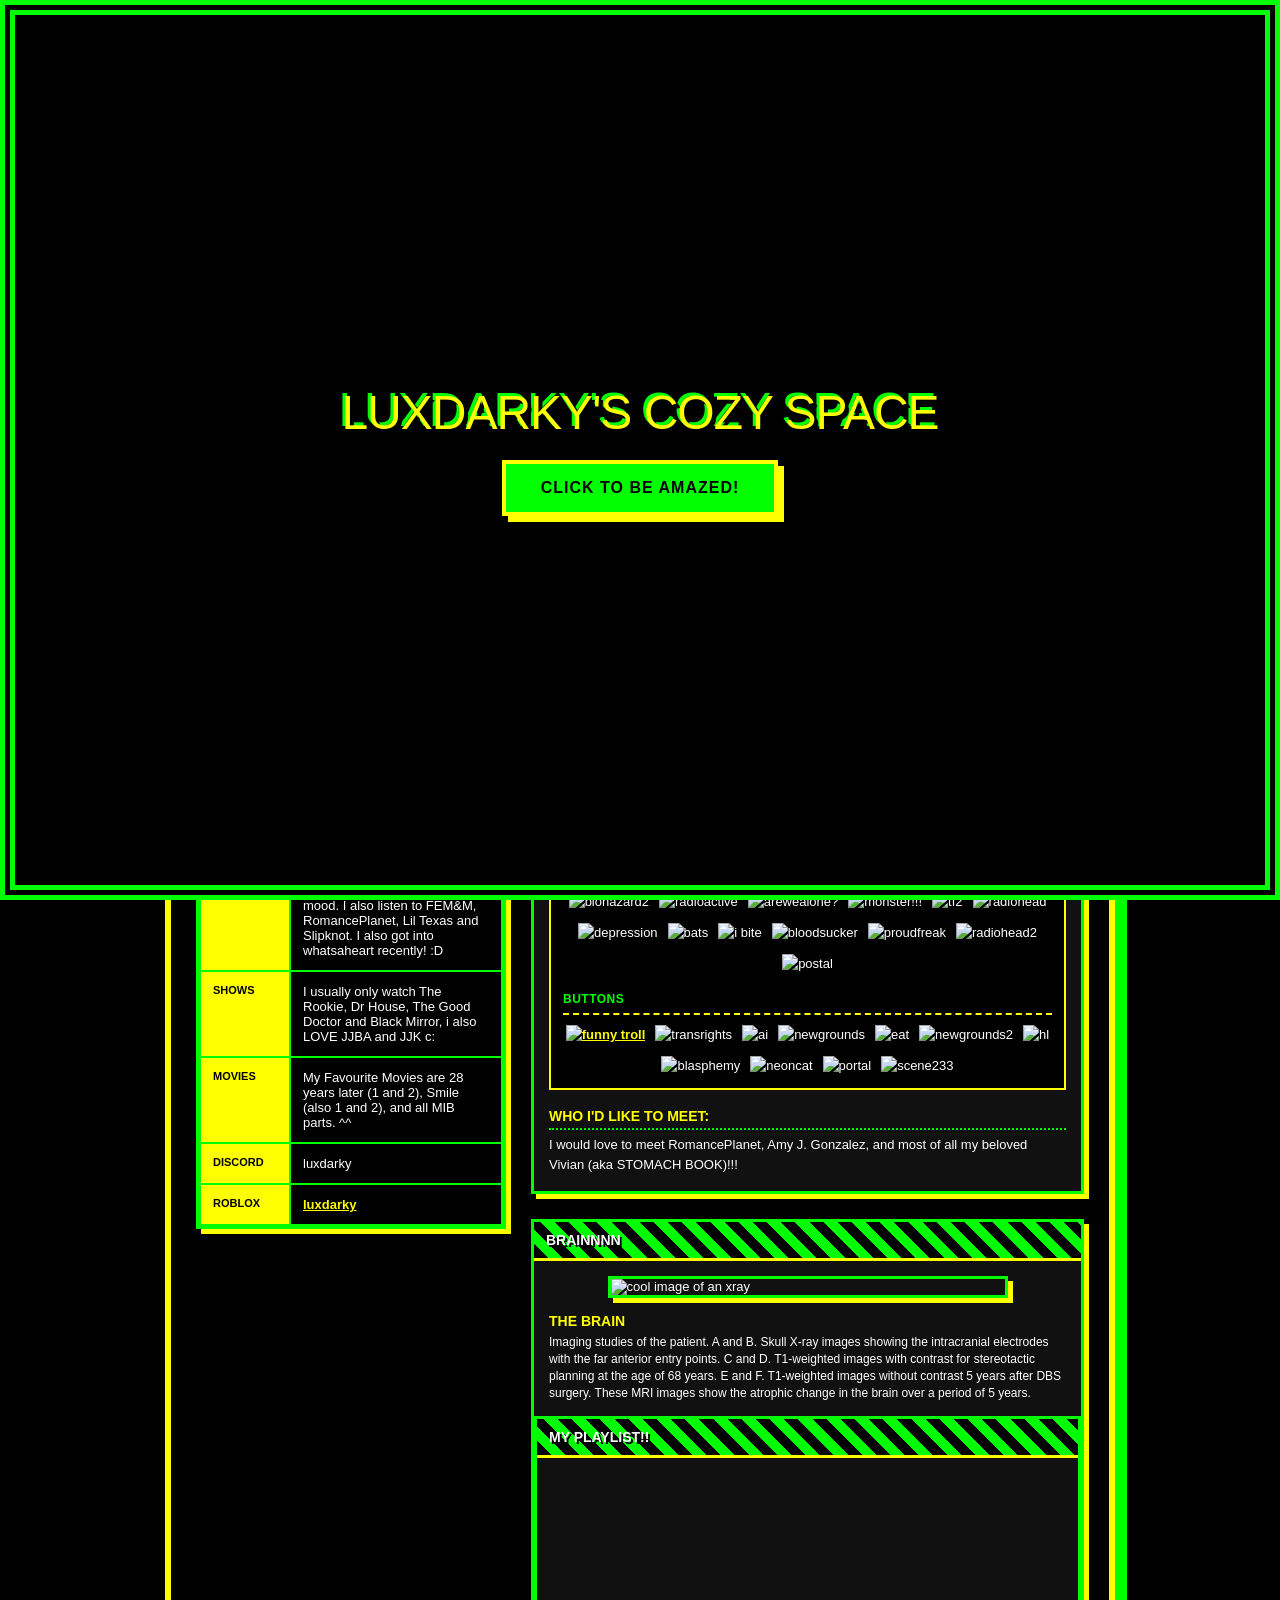
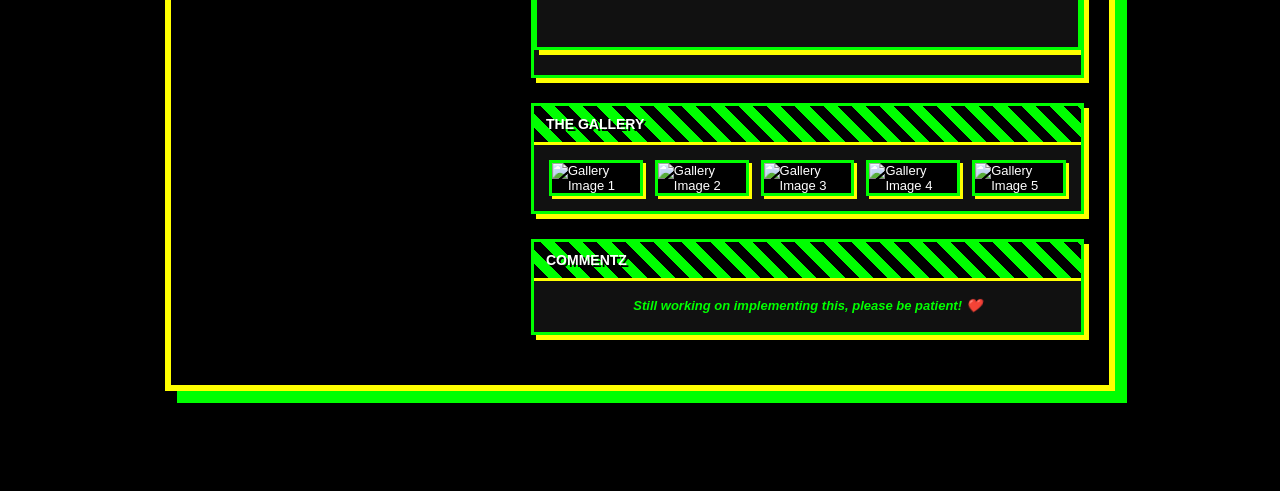
==== index.html @ 20b2b8c0 "Add initial HTML structure for personal webpage This HTML file contains a personal webpage for 'luxd" ====
<!DOCTYPE html><html lang="en"><head>
    <meta charset="UTF-8">
    <meta name="viewport" content="width=device-width, initial-scale=1.0">
    <title>luxdarky's cozy space</title>
    <link rel="icon" type="image/png" href="faviconred.png">
    <style>
        * {
            box-sizing: border-box;
        }
        
        body {
            margin: 0;
            padding: 40px 20px 100px 20px;
            font-family: "Trebuchet MS", Arial, Helvetica, sans-serif;
            font-size: 13px;
            color: #ffffff;
            background: #000000 url("images/Untitled.png") repeat center center fixed;
            background-size: auto;
            position: relative;
            overflow-x: hidden;
        }

        #star-container {
            position: fixed;
            top: 0;
            left: 0;
            width: 100%;
            height: 100%;
            pointer-events: none;
            z-index: 9999;
            overflow: hidden;
        }

        .falling-star {
            position: absolute;
            top: -20px;
            pointer-events: none;
            animation: fall linear forwards;
        }

        @keyframes fall {
            to {
                transform: translateY(105vh) rotate(360deg);
            }
        }

        #splash-overlay {
            position: fixed;
            top: 0;
            left: 0;
            width: 100%;
            height: 100%;
            background: #000000;
            display: flex;
            flex-direction: column;
            align-items: center;
            justify-content: center;
            z-index: 10005;
            transition: opacity 0.5s ease, pointer-events 0.5s ease;
            border: 15px double #00ff00;
        }

        .splash-title {
            font-family: 'Impact', 'Arial Black', sans-serif;
            font-size: 48px;
            text-transform: uppercase;
            color: #ffff00; 
            margin-bottom: 20px;
            text-shadow: 4px 4px 0px #000000, -3px -3px 0px #00ff00;
            letter-spacing: -1px;
        }

        .splash-btn {
            background: #00ff00; 
            border: 4px solid #ffff00;
            color: #000000;
            padding: 15px 35px;
            font-family: 'Arial Black', sans-serif;
            font-size: 16px;
            font-weight: bold;
            text-transform: uppercase;
            cursor: pointer;
            letter-spacing: 1px;
            transition: all 0.1s ease;
            box-shadow: 6px 6px 0px #ffff00;
        }

        .splash-btn:hover {
            background: #ffff00; 
            color: #000000;
            border-color: #00ff00;
            box-shadow: -6px -6px 0px #00ff00;
        }

        .lightbox-toggle {
            display: none;
        }

        .lightbox {
            position: fixed;
            top: 0;
            left: 0;
            width: 100%;
            height: 100%;
            background: rgba(0, 0, 0, 0);
            z-index: 10000;
            display: flex;
            align-items: center;
            justify-content: center;
            pointer-events: none;
            opacity: 0;
            transition: background-color 0.4s ease, opacity 0.4s ease;
        }

        .lightbox .expanded-img {
            width: 0vw; 
            height: auto;
            max-height: 80vh;
            object-fit: contain;
            border: 6px solid #ffff00;
            box-shadow: 0 0 40px #00ff00;
            transition: width 0.4s cubic-bezier(0.175, 0.885, 0.32, 1.15);
        }

        .lightbox-close {
            position: absolute;
            width: 100%;
            height: 100%;
            cursor: default;
        }

        .lightbox-toggle:checked + .lightbox {
            opacity: 1;
            pointer-events: auto;
            background: rgba(0, 0, 0, 0.95);
        }

        .lightbox-toggle:checked + .lightbox .expanded-img {
            width: 33.33vw;
            height: auto;
        }

        .music-pod {
            position: fixed;
            bottom: 20px;
            right: 20px;
            background: #000000;
            border: 3px dashed #00ff00;
            padding: 12px 18px;
            display: flex;
            align-items: center;
            gap: 12px;
            box-shadow: 6px 6px 0px #ffff00;
            z-index: 9999;
        }

        .music-pod-title {
            font-size: 12px;
            color: #ffff00;
            font-weight: bold;
            text-transform: uppercase;
            letter-spacing: 0.5px;
            max-width: 110px;
            overflow: hidden;
            text-overflow: ellipsis;
            white-space: nowrap;
        }

        .music-btn {
            background: #ffff00;
            border: 2px solid #000000;
            color: #000000;
            padding: 5px 12px;
            font-size: 11px;
            font-weight: bold;
            cursor: pointer;
            font-family: Arial, sans-serif;
            text-transform: uppercase;
        }

        .music-btn:hover {
            background: #00ff00;
            color: #000000;
        }

        .volume-slider {
            -webkit-appearance: none;
            appearance: none;
            width: 70px;
            height: 8px;
            background: #111;
            border: 1px solid #00ff00;
            outline: none;
        }

        .volume-slider::-webkit-slider-thumb {
            -webkit-appearance: none;
            appearance: none;
            width: 12px;
            height: 16px;
            background: #ffff00;
            cursor: pointer;
            border: 1px solid #000000;
        }

        .container {
            max-width: 950px;
            margin: 0 auto;
            background-color: #000000; 
            border: 6px solid #ffff00; 
            padding: 25px;
            display: grid;
            grid-template-columns: 310px 1fr;
            gap: 25px;
            box-shadow: 12px 12px 0px #00ff00;
        }

        h1, h2, h3, h4 {
            margin: 0 0 8px 0;
            font-weight: bold;
        }

        .profile-name {
            font-family: 'Impact', 'Arial Black', sans-serif;
            font-size: 42px;
            text-transform: lowercase;
            color: #00ff00;
            text-align: center;
            margin-bottom: 15px;
            letter-spacing: -2px;
            text-shadow: 4px 4px 0px #ffff00, -2px -2px 0px #000000;
        }

        a {
            color: #ffff00;
            text-decoration: underline;
            font-weight: bold;
        }

        a:hover {
            color: #00ff00;
            background: #000000;
            text-decoration: none;
        }

        .box {
            border: 3px solid #00ff00; 
            margin-bottom: 25px;
            background: #111111;
            overflow: hidden;
            box-shadow: 5px 5px 0px #ffff00;
        }

        .box-header {
            background: repeating-linear-gradient(
              45deg,
              #000000,
              #000000 10px,
              #00ff00 10px,
              #00ff00 20px
            );
            padding: 10px 12px;
            font-family: 'Arial Black', sans-serif;
            font-weight: bold;
            color: #ffffff;
            border-bottom: 3px solid #ffff00;
            font-size: 14px;
            text-transform: uppercase;
            text-shadow: 2px 2px 0px #000000;
        }

        .box-content {
            padding: 15px;
            line-height: 1.6;
        }

        .profile-pic-container {
            text-align: center;
            margin-bottom: 20px;
        }

        .profile-pic {
            width: 220px;
            height: 220px;
            object-fit: cover;
            border: 4px dashed #ffff00; 
            display: inline-block;
            box-shadow: 8px 8px 0px #00ff00;
        }

        .status-text {
            text-align: center;
            margin: 20px 0 8px 0;
            font-size: 13px;
            font-weight: bold;
            line-height: 1.5;
            color: #ffffff;
            background: #000;
            padding: 8px;
            border: 1px dashed #00ff00;
        }

        .status-dot {
            margin-top: 10px; 
            font-weight: bold;
            text-transform: uppercase;
            letter-spacing: 0.5px;
        }

        .info-table {
            width: 100%;
            border-collapse: collapse;
        }

        .info-table td {
            padding: 12px;
            border: 2px solid #00ff00;
            vertical-align: top;
            background: #000;
        }

        .info-table .label {
            width: 90px;
            background: #ffff00;
            color: #000000;
            font-family: 'Arial Black', sans-serif;
            font-weight: bold;
            font-size: 11px;
            text-transform: uppercase;
        }

        .blurb-section h3 {
            font-family: 'Arial Black', sans-serif;
            font-size: 14px;
            color: #ffff00;
            margin-top: 15px;
            margin-bottom: 5px;
            text-transform: uppercase;
            border-bottom: 2px dotted #00ff00;
        }
        
        .blurb-section h3:first-child {
            margin-top: 0;
        }

        .brain-label { 
            display: inline-block;
            overflow: hidden;
            border: 3px solid #ffff00; 
            width: 100px; 
            height: 100px; 
            flex-shrink: 0;
            cursor: pointer;
        }
        
        .gallery-grid label { 
            display: block;
            overflow: hidden;
            border: 3px solid #00ff00; 
            background: #000000;
            width: 100%;
            height: auto;
            cursor: pointer;
            box-shadow: 3px 3px 0px #ffff00;
        }

        .brain-label img, .gallery-grid label img {
            width: 100%;
            height: 100%;
            object-fit: cover;
            transition: transform 0.1s ease;
            display: block;
        }

        .gallery-grid label img {
            max-height: 120px;
            object-fit: scale-down;
        }

        .brain-label:hover img, .gallery-grid label:hover img {
            transform: scale(1.1) rotate(2deg);
        }

        .gallery-grid label:hover {
            border-color: #ffff00;
            box-shadow: -3px -3px 0px #00ff00;
        }

        .gallery-grid {
            display: grid;
            grid-template-columns: repeat(5, 1fr);
            align-items: center;
            gap: 12px;
            padding: 15px;
        }

        .lyrics-viewport {
            max-height: 220px;
            overflow-y: auto;
            padding: 15px 5px;
            position: relative; 
            display: flex;
            flex-direction: column;
            align-items: center;
            scroll-padding-block: 100px; 
            background: #000;
            border: 2px dashed #ffff00;
        }

        .lyrics-viewport::-webkit-scrollbar {
            width: 4px;
            background: #000;
        }
        .lyrics-viewport::-webkit-scrollbar-thumb {
            background: #00ff00;
        }

        .lyric-line {
            font-size: 13px;
            color: #444444; 
            margin: 12px 0;
            transition: color 0.2s ease, text-shadow 0.2s ease;
            line-height: 1.5;
            font-family: inherit;
            text-align: center;
            width: 100%;
        }

        .lyric-line.active {
            color: #ffff00; 
            font-weight: bold;
            font-family: 'Arial Black', sans-serif;
            text-shadow: 0 0 10px #00ff00;
        }

        .showcase-zone {
            margin: 15px 0;
            border: 2px solid #ffff00;
            background: #000000;
            padding: 12px;
        }
        
        .showcase-title {
            color: #00ff00;
            font-family: 'Arial Black', sans-serif;
            font-weight: bold;
            font-size: 12px;
            text-transform: uppercase;
            border-bottom: 2px dashed #ffff00;
            padding-bottom: 4px;
            margin-bottom: 10px;
            letter-spacing: 0.5px;
        }
        
        .showcase-flex {
            display: flex;
            flex-wrap: wrap;
            gap: 10px;
            justify-content: center;
            align-items: center;
            margin-bottom: 15px;
        }
        
        .showcase-flex:last-child {
            margin-bottom: 0;
        }
        
        .showcase-flex img {
            display: block;
            max-width: 100%;
            height: auto;
            filter: drop-shadow(2px 2px 0px #000);
        }

        @media (max-width: 768px) {
            body {
                padding: 15px 10px 110px 10px;
            }

            .container {
                grid-template-columns: 1fr;
                gap: 15px;
                padding: 12px;
                box-shadow: 6px 6px 0px #00ff00;
            }

            .gallery-grid {
                grid-template-columns: repeat(3, 1fr);
                gap: 6px;
                padding: 8px;
            }

            .music-pod {
                left: 10px;
                right: 10px;
                bottom: 15px;
                justify-content: space-between;
            }

            .lightbox-toggle:checked + .lightbox .expanded-img {
                width: 85vw;
            }

            .splash-title {
                font-size: 32px;
            }
        }
    </style></head><body>

    <div id="star-container"></div>

    <div id="splash-overlay">
        <div class="splash-title">luxdarky's cozy space</div>
        <button id="enter-btn" class="splash-btn">Click to be amazed!</button>
    </div>

    <audio id="bg-track" loop>
        <source src="music.mp3" type="audio/mpeg">
    </audio>

    <div class="music-pod">
        <div class="music-pod-title">˚ʚ♡ɞ˚ MUSIC</div>
        <button id="play-toggle-btn" class="music-btn">Play</button>
        <input id="vol-control" class="volume-slider" type="range" min="0" max="1" step="0.05" value="0.4">
    </div>

    <input type="checkbox" id="pop-brain" class="lightbox-toggle">
    <div class="lightbox">
        <label for="pop-brain" class="lightbox-close"></label>
        <img class="expanded-img" src="images/brainsss.png" alt="cool brain">
    </div>

    <input type="checkbox" id="pop-gal1" class="lightbox-toggle">
    <div class="lightbox">
        <label for="pop-gal1" class="lightbox-close"></label>
        <img class="expanded-img" src="images/white-aesthetic-sky-with-birds-e26askfub6g889bl.jpg" alt="Gallery 1">
    </div>

    <input type="checkbox" id="pop-gal2" class="lightbox-toggle">
    <div class="lightbox">
        <label for="pop-gal2" class="lightbox-close"></label>
        <img class="expanded-img" src="images/a2754188671_10.jpg" alt="Gallery 2">
    </div>

    <input type="checkbox" id="pop-gal3" class="lightbox-toggle">
    <div class="lightbox">
        <label for="pop-gal3" class="lightbox-close"></label>
        <img class="expanded-img" src="images/Screenshot 2026-05-10 230025.png" alt="Gallery 3">
    </div>

    <input type="checkbox" id="pop-gal4" class="lightbox-toggle">
    <div class="lightbox">
        <label for="pop-gal4" class="lightbox-close"></label>
        <img class="expanded-img" src="images/DSC00223.JPG" alt="Gallery 4">
    </div>

    <input type="checkbox" id="pop-gal5" class="lightbox-toggle">
    <div class="lightbox">
        <label for="pop-gal5" class="lightbox-close"></label>
        <img class="expanded-img" src="images/0810090097435.jpg" alt="Gallery 5">
    </div>


    <div class="container">
        
        <div class="left-col">
            <div class="profile-name">luxdarky</div>
            
            <div class="profile-pic-container">
                <img class="profile-pic" src="images/pfp.jpg" alt="luxdarky">
                <div class="status-text">
                    <div>Mood: Coding this stupid website</div>
                    <div id="discord-status" class="status-dot" style="color: #666677;">● LOADING STATUS...</div>
                </div>
            </div>

            <div class="box">
                <div class="box-header">Contacting me</div>
                <div class="box-content">
                    <p style="margin: 0; line-height: 1.5;">
                        Add me on my socials to say hello! You can add me directly on Discord via luxdarky or send me a friend request over on <a href="https://www.roblox.com/users/1499630738/profile" target="_blank">Roblox</a>!
                    </p>
                </div>
            </div>

            <div class="box">
                <div class="box-header">My Blurbs & Interests!!</div>
                <table class="info-table">
                    <tr>
                        <td class="label">General</td>
                        <td>I am OBSESSED with <img src="images/neurology.gif" alt="Brain Graphic" style="height: 16px; vertical-align: middle; margin: 0 4px;">, it's so cool to research the brain and what it's capable of! 
                            Fun Fact, The human brain generates up to 70,000 thoughts daily and processes information at speeds of up to 268 miles per hour!</td>
                    </tr>
                    <tr>
                        <td class="label">Music</td>
                        <td>I listen to a lot of MCR, Pierce The Veil, Mindless Self Indulgence and Stomach Book, but it mostly depends on my mood. I also listen to FEM&M, RomancePlanet, Lil Texas and Slipknot. I also got into whatsaheart recently! :D</td>
                    </tr>
                    <tr>
                        <td class="label">Shows</td>
                        <td>I usually only watch The Rookie, Dr House, The Good Doctor and Black Mirror, i also LOVE JJBA and JJK c:</td>
                    </tr>
                    <tr>
                        <td class="label">Movies</td>
                        <td>My Favourite Movies are 28 years later (1 and 2), Smile (also 1 and 2), and all MIB parts. ^^</td>
                    </tr>
                    <tr>
                        <td class="label">Discord</td>
                        <td>luxdarky</td>
                    </tr>
                    <tr>
                        <td class="label">Roblox</td>
                        <td><a href="https://www.roblox.com/users/1499630738/profile" target="_blank">luxdarky</a></td>
                    </tr>
                </table>
            </div>
        </div>

        <div class="right-col">
            
            <div class="box">
                <div class="box-header">🎵 Now Playing 🎵</div>
                <div class="box-content" style="padding: 16px;">
                    <div style="font-size: 14px; color: #ffff00; font-family: 'Arial Black', sans-serif; text-shadow: 2px 2px 0 #000; text-align: center; margin-bottom: 8px;">for her - whatsaheart</div>
                    
                    <div id="lyrics-wrapper" class="lyrics-viewport"></div>
                </div>
            </div>

            <div class="box">
                <div class="box-header">about me!!</div>
                <div class="box-content blurb-section">
                    <h3>Bio:</h3>
                    <p style="margin-top: 4px; margin-bottom: 12px;">Hey guys!! My names Finn, but please just call me Token. I'm 16 years old and currently being homeschooled, so ill probably answer fast over my socials. I use he/they pronouns, but i dont care about which ones u use. ^^</p>
                    
                    <div class="showcase-zone">
                        
                        <div class="showcase-title">Stamps</div>
                        <div class="showcase-flex">
                            <img src="images/b14.gif" alt="I dunno 1">
                            <img src="images/c2.gif" alt="I dunno 2">
                            <img src="images/d26.gif" alt="PYRO">
                            <img src="images/d27.gif" alt="BONK">
                            <img src="images/d28.png" alt="Anarchy">
                            <img src="images/d81.png" alt="Geiger Counters">
                            <img src="images/d113.png" alt="emohair">
                            <img src="images/e40.gif" alt="redspy">
                            <img src="images/e43.gif" alt="cutie">
                            <img src="images/e65.gif" alt="Rawr">
                            <img src="images/f1.png" alt="undertale">
                            <img src="images/f2.png" alt="scenehair">
                            <img src="images/f62.png" alt="lying">
                            <img src="images/h21.gif" alt="fall">
                            <img src="images/h3.png" alt="Laptop">
                            <img src="images/h7.jpg" alt="biohazard">
                            <img src="images/h4.gif" alt="sharp">
                            <img src="images/h13.png" alt="waffles">
                            <img src="images/h16.png" alt="radioactive">
                            <img src="images/h20.gif" alt="cutie 2">
                            <img src="images/d110.png" alt="silent hill">
                        </div>

                        <div class="showcase-title" style="margin-top: 10px;">Blinkies</div>
                        <div class="showcase-flex">
                            <img src="images/c11.gif" alt="bad hair">
                            <img src="images/c15.gif" alt="site in progress">
                            <img src="images/c56.gif" alt="i dunno 555">
                            <img src="images/c57.gif" alt="i dunno 67">
                            <img src="images/c59.gif" alt="angelic">
                            <img src="images/d28.gif" alt="science">
                            <img src="images/d95.gif" alt="local loser boy">
                            <img src="images/a14.gif" alt="postal">
                            <img src="images/c1.gif" alt="bite me">
                            <img src="images/c40.gif" alt="bornthisway">
                            <img src="images/d17.gif" alt="invaderzim">
                            <img src="images/d38.gif" alt="i dunno 420">
                            <img src="images/d97.gif" alt="frogs">
                            <img src="images/h16.gif" alt="mcr">
                            <img src="images/j2.gif" alt="original">
                            <img src="images/j9.gif" alt="momcool">
                            <img src="images/j13.gif" alt="glados<3">
                            <img src="images/k1.gif" alt="biohazard2">
                            <img src="images/k8.gif" alt="radioactive">
                            <img src="images/k9.gif" alt="arewealone?">
                            <img src="images/k11.gif" alt="monster!!!">
                            <img src="images/r3.gif" alt="tf2">
                            <img src="images/x15.gif" alt="radiohead">
                            <img src="images/z20.gif" alt="depression">
                            <img src="images/a2.gif" alt="bats">
                            <img src="images/a3.gif" alt="i bite">
                            <img src="images/a1.gif" alt="bloodsucker">
                            <img src="images/a15.gif" alt="proudfreak">
                            <img src="images/a64.gif" alt="radiohead2">
                            <img src="images/w10.gif" alt="postal">
                        </div>

                        <div class="showcase-title" style="margin-top: 10px;">Buttons</div>
                        <div class="showcase-flex">
                            <a href="https://www.youtube.com/watch?v=dQw4w9WgXcQ" target="_blank">
                            <img src="images/a67.gif" alt="funny troll">
                            </a>
                            <img src="images/a42.png" alt="transrights">
                            <img src="images/a81.gif" alt="ai">
                            <img src="images/b3.jpg" alt="newgrounds">
                            <img src="images/b7.gif" alt="eat">
                            <img src="images/b8.gif" alt="newgrounds2">
                            <img src="images/b9.gif" alt="hl">
                            <img src="images/d14.gif" alt="blasphemy">
                            <img src="images/e23.gif" alt="neoncat">
                            <img src="images/f23.jpg" alt="portal">
                            <img src="images/k2.gif" alt="scene233">
                        </div>

                    </div>
                    <h3>Who I'd like to meet:</h3>
                    <p style="margin-top: 4px; margin-bottom: 0;">I would love to meet RomancePlanet, Amy J. Gonzalez, and most of all my beloved Vivian (aka STOMACH BOOK)!!!</p>
                </div>
            </div>

            <div class="box">
                <div class="box-header">brainnnn</div>
                <div style="padding: 15px; display: flex; flex-direction: column; gap: 15px; align-items: center;">
                
                    <label for="pop-brain" style="display: block; overflow: hidden; border: 3px solid #00ff00; width: 100%; max-width: 400px; height: auto; cursor: pointer; box-shadow: 5px 5px 0 #ffff00;">
                        <img src="images/brainsss.png" alt="cool image of an xray" style="width: 100%; height: auto; display: block; object-fit: contain;">
                    </label>
                
                    <div class="brains-info" style="width: 100%;">
                        <h4 style="color: #ffff00; margin: 0 0 5px 0; font-size: 14px; font-weight: bold; text-transform: uppercase;">The Brain</h4>
                        <p style="margin: 0; font-size: 12px; line-height: 1.4; color: #ffffff;">
                            Imaging studies of the patient. A and B. Skull X-ray images showing the intracranial electrodes with the far anterior entry points. C and D. T1-weighted images with contrast for stereotactic planning at the age of 68 years. E and F. T1-weighted images without contrast 5 years after DBS surgery. These MRI images show the atrophic change in the brain over a period of 5 years.  
                        </p>
                    </div>
                </div>
                <div class="box">
                    <div class="box-header">my playlist!!</div>
                    <div class="box-content" style="text-align: center;">
                        <iframe 
                            style="border-radius:0px;" 
                            src="https://open.spotify.com/embed/playlist/5jLaYVNjS6XBMSmBoPb9H8?utm_source=generator&theme=0" 
                            width="100%" 
                            height="152" 
                            frameBorder="0" 
                            allowfullscreen="" 
                            allow="autoplay; clipboard-write; encrypted-media; fullscreen; picture-in-picture" 
                            loading="lazy">
                        </iframe>
                    </div>
                </div>
            </div>

            <div class="box">
                <div class="box-header">the gallery</div>
                <div class="gallery-grid">
                    <label for="pop-gal1">
                        <img src="images/white-aesthetic-sky-with-birds-e26askfub6g889bl.jpg" alt="Gallery Image 1">
                    </label>
                    <label for="pop-gal2">
                        <img src="images/a2754188671_10.jpg" alt="Gallery Image 2">
                    </label>
                    <label for="pop-gal3">
                        <img src="images/Screenshot 2026-05-10 230025.png" alt="Gallery Image 3">
                    </label>
                    <label for="pop-gal4">
                        <img src="images/DSC00223.JPG" alt="Gallery Image 4">
                    </label>
                    <label for="pop-gal5">
                        <img src="images/0810090097435.jpg" alt="Gallery Image 5">
                    </label>
                </div>
            </div>

            <div class="box">
                <div class="box-header">commentz</div>
                <div class="box-content" style="text-align: center; color: #00ff00; font-style: italic; padding: 15px; font-weight: bold;">
                    Still working on implementing this, please be patient! ❤️
                </div>
            </div>

        </div>

    </div>

    <script>
        const audioTrack = document.getElementById('bg-track');
        const playToggleBtn = document.getElementById('play-toggle-btn');
        const volControl = document.getElementById('vol-control');
        const splashOverlay = document.getElementById('splash-overlay');
        const enterBtn = document.getElementById('enter-btn');

        audioTrack.volume = volControl.value;

        audioTrack.addEventListener('play', () => {
            playToggleBtn.textContent = 'Pause';
        });
        audioTrack.addEventListener('pause', () => {
            playToggleBtn.textContent = 'Play';
        });

        enterBtn.addEventListener('click', () => {
            splashOverlay.style.opacity = '0';
            splashOverlay.style.pointerEvents = 'none';

            audioTrack.play().catch(err => {
                console.log("Audio play failed on click interaction:", err);
            });
        });

        playToggleBtn.addEventListener('click', () => {
            if (audioTrack.paused) {
                audioTrack.play();
            } else {
                audioTrack.pause();
            }
        });

        volControl.addEventListener('input', (e) => {
            audioTrack.volume = e.target.value;
        });

        const lyricData = [
            { time: 0.0, text: "♪"},
            { time: 23.2, text: "My soul aches for you" },
            { time: 26.7, text: "You belong with me" },
            { time: 29.1, text: "Yeah, I was made for you" },
            { time: 32.1, text: "And you were made for me" },
            { time: 34.5, text: "Why do you still reject me? (I don't know)" },
            { time: 40.4, text: "Bae, without me, you're empty (all alone)" },
            { time: 46.3, text: "You, I'm calling for" },
            { time: 58.0, text: "Tearing down the walls in my abode" },
            { time: 63.8, text: "Lying on the floor in a pit of blood" },
            { time: 69.7, text: "I still don't know if it's love or lust" },
            { time: 74.9, text: "But I need her" },
            { time: 81.2, text: "I will do it all for her" },
            { time: 86.7, text: "Anything she wants me to" },
            { time: 93.8, text: "My love, return my love or you'll fall down" },
            { time: 104.5, text: "I'd cut out my heart if it meant that you'd hold it close" },
            { time: 111.5, text: "(That you'd hold it close)" },
            { time: 116.0, text: "You, I'm calling for" },
            { time: 128.4, text: "Tearing down the walls in my abode" },
            { time: 133.8, text: "Lying on the floor in a pit of blood" },
            { time: 139.7, text: "I still don't know if it's love or lust" },
            { time: 145.1, text: "But I need her" },
            { time: 151.5, text: "I will do it all for her" },
            { time: 157.1, text: "Anything she wants me to" },
            { time: 163.4, text: "♪"}
        ];

        const lyricsWrapper = document.getElementById('lyrics-wrapper');

        lyricData.forEach((line, index) => {
            const p = document.createElement('p');
            p.classList.add('lyric-line');
            p.textContent = line.text;
            p.setAttribute('id', `lyric-${index}`);
            lyricsWrapper.appendChild(p);
        });

        let currentLineTrack = -1;

        audioTrack.addEventListener('timeupdate', () => {
            const currentTime = audioTrack.currentTime;
            let activeIndex = -1;

            for (let i = 0; i < lyricData.length; i++) {
                if (currentTime >= lyricData[i].time) {
                    activeIndex = i;
                } else {
                    break;
                }
            }

            if (activeIndex !== -1) {
                const allLines = document.querySelectorAll('.lyric-line');
                allLines.forEach(line => line.classList.remove('active'));

                const activeLine = document.getElementById(`lyric-${activeIndex}`);
                if (activeLine) {
                    activeLine.classList.add('active');
                    
                    if (activeIndex !== currentLineTrack) {
                        currentLineTrack = activeIndex;
                        
                        const containerRect = lyricsWrapper.getBoundingClientRect();
                        const lineRect = activeLine.getBoundingClientRect();
                        
                        const relativeLineTop = lineRect.top - containerRect.top + lyricsWrapper.scrollTop;
                        
                        lyricsWrapper.scrollTo({
                            top: relativeLineTop - (containerRect.height / 2) + (lineRect.height / 2),
                            behavior: 'smooth'
                        });
                    }
                }
            }
        });

        const DISCORD_ID = '939252688456155177'; 

        async function fetchDiscordStatus() {
            try {
                const response = await fetch(`https://api.lanyard.rest/v1/users/${DISCORD_ID}`);
                const resData = await response.json();
                
                if (resData.success && resData.data) {
                    const statusType = resData.data.discord_status;
                    const statusElement = document.getElementById('discord-status');

                    if (statusType === 'online') {
                        statusElement.textContent = '● ONLINE';
                        statusElement.style.color = '#00ff00';
                    } else if (statusType === 'idle') {
                        statusElement.textContent = '● IDLE / AFK';
                        statusElement.style.color = '#ffff00';
                    } else if (statusType === 'dnd') {
                        statusElement.textContent = '● DO NOT DISTURB';
                        statusElement.style.color = '#ff0055';
                    } else {
                        statusElement.textContent = '● OFFLINE';
                        statusElement.style.color = '#444444';
                    }
                }
            } catch (error) {
                console.error("Lanyard system query drop error:", error);
                document.getElementById('discord-status').textContent = '● STATUS ERROR';
            }
        }

        fetchDiscordStatus();
        setInterval(fetchDiscordStatus, 30000);

        const starContainer = document.getElementById('star-container');
        const starImageSrc = 'images/star.png';

        function createStar() {
            const star = document.createElement('img');
            star.src = starImageSrc;
            star.classList.add('falling-star');
            star.style.left = Math.random() * 100 + 'vw';
            
            const size = Math.random() * 15 + 10;
            star.style.width = size + 'px';
            star.style.height = 'auto';
            
            const duration = Math.random() * 4 + 4;
            star.style.animationDuration = duration + 's';
            star.style.opacity = Math.random() * 0.5 + 0.5;

            starContainer.appendChild(star);

            setTimeout(() => {
                star.remove();
            }, duration * 1000);
        }

        setInterval(createStar, 300);
    </script></body></html>
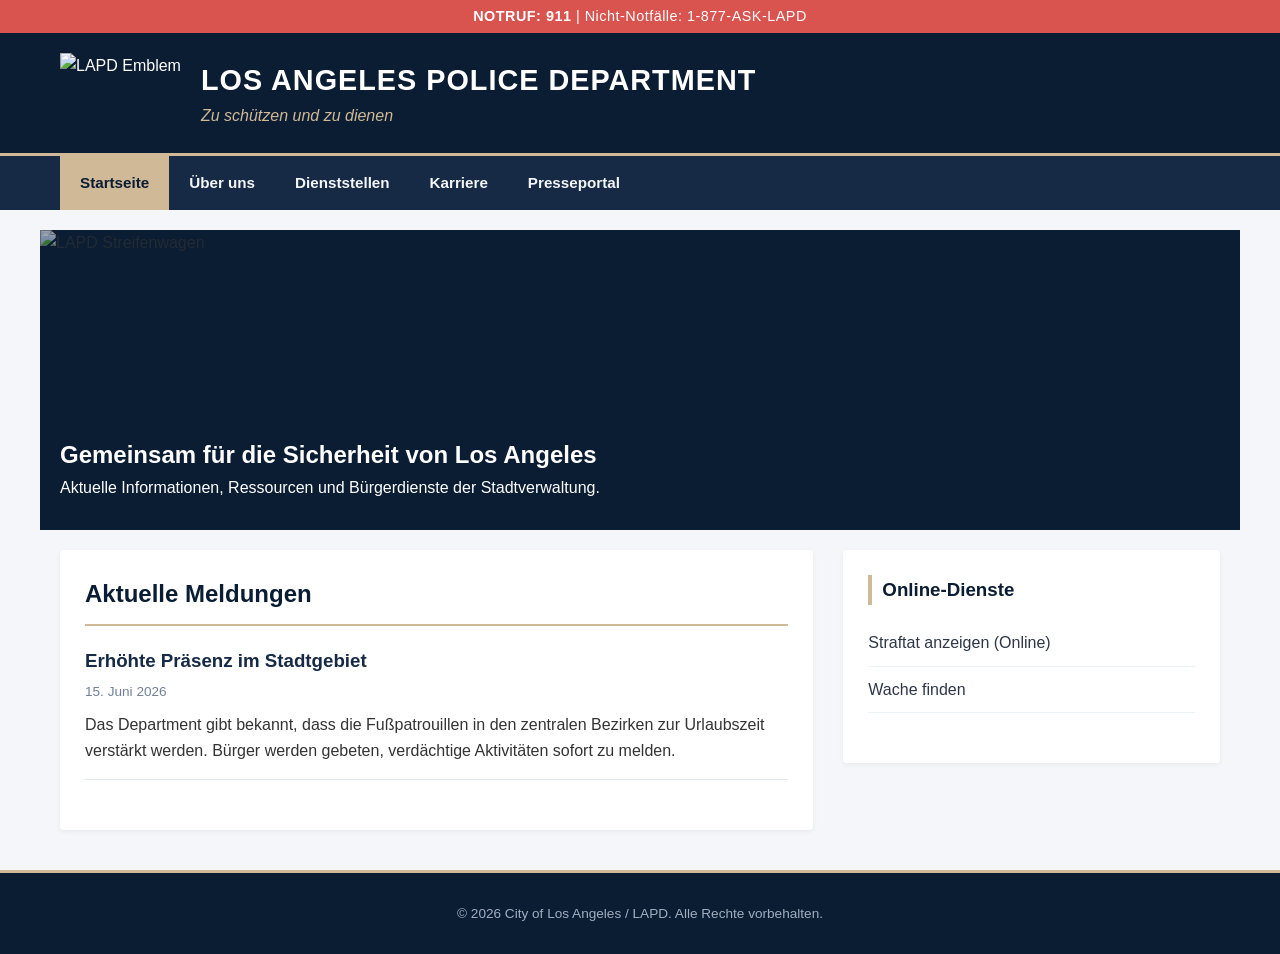
==== commit 3a495bb2: "Revamp index.html for LAPD official portal Updated the website to reflect LAPD branding and added ne" ====
--- a/index.html
+++ b/index.html
@@ -1,956 +1,56 @@
-<!DOCTYPE html><html lang="en"><head>
+<!DOCTYPE html>
+<html lang="de">
+<head>
     <meta charset="UTF-8">
     <meta name="viewport" content="width=device-width, initial-scale=1.0">
-    <title>luxdarky's cozy space</title>
-    <link rel="icon" type="image/png" href="faviconred.png">
-    <style>
-        * {
-            box-sizing: border-box;
-        }
-        
-        body {
-            margin: 0;
-            padding: 40px 20px 100px 20px;
-            font-family: "Trebuchet MS", Arial, Helvetica, sans-serif;
-            font-size: 13px;
-            color: #ffffff;
-            background: #000000 url("images/Untitled.png") repeat center center fixed;
-            background-size: auto;
-            position: relative;
-            overflow-x: hidden;
-        }
-
-        #star-container {
-            position: fixed;
-            top: 0;
-            left: 0;
-            width: 100%;
-            height: 100%;
-            pointer-events: none;
-            z-index: 9999;
-            overflow: hidden;
-        }
-
-        .falling-star {
-            position: absolute;
-            top: -20px;
-            pointer-events: none;
-            animation: fall linear forwards;
-        }
-
-        @keyframes fall {
-            to {
-                transform: translateY(105vh) rotate(360deg);
-            }
-        }
-
-        #splash-overlay {
-            position: fixed;
-            top: 0;
-            left: 0;
-            width: 100%;
-            height: 100%;
-            background: #000000;
-            display: flex;
-            flex-direction: column;
-            align-items: center;
-            justify-content: center;
-            z-index: 10005;
-            transition: opacity 0.5s ease, pointer-events 0.5s ease;
-            border: 15px double #00ff00;
-        }
-
-        .splash-title {
-            font-family: 'Impact', 'Arial Black', sans-serif;
-            font-size: 48px;
-            text-transform: uppercase;
-            color: #ffff00; 
-            margin-bottom: 20px;
-            text-shadow: 4px 4px 0px #000000, -3px -3px 0px #00ff00;
-            letter-spacing: -1px;
-        }
-
-        .splash-btn {
-            background: #00ff00; 
-            border: 4px solid #ffff00;
-            color: #000000;
-            padding: 15px 35px;
-            font-family: 'Arial Black', sans-serif;
-            font-size: 16px;
-            font-weight: bold;
-            text-transform: uppercase;
-            cursor: pointer;
-            letter-spacing: 1px;
-            transition: all 0.1s ease;
-            box-shadow: 6px 6px 0px #ffff00;
-        }
-
-        .splash-btn:hover {
-            background: #ffff00; 
-            color: #000000;
-            border-color: #00ff00;
-            box-shadow: -6px -6px 0px #00ff00;
-        }
-
-        .lightbox-toggle {
-            display: none;
-        }
-
-        .lightbox {
-            position: fixed;
-            top: 0;
-            left: 0;
-            width: 100%;
-            height: 100%;
-            background: rgba(0, 0, 0, 0);
-            z-index: 10000;
-            display: flex;
-            align-items: center;
-            justify-content: center;
-            pointer-events: none;
-            opacity: 0;
-            transition: background-color 0.4s ease, opacity 0.4s ease;
-        }
-
-        .lightbox .expanded-img {
-            width: 0vw; 
-            height: auto;
-            max-height: 80vh;
-            object-fit: contain;
-            border: 6px solid #ffff00;
-            box-shadow: 0 0 40px #00ff00;
-            transition: width 0.4s cubic-bezier(0.175, 0.885, 0.32, 1.15);
-        }
-
-        .lightbox-close {
-            position: absolute;
-            width: 100%;
-            height: 100%;
-            cursor: default;
-        }
-
-        .lightbox-toggle:checked + .lightbox {
-            opacity: 1;
-            pointer-events: auto;
-            background: rgba(0, 0, 0, 0.95);
-        }
-
-        .lightbox-toggle:checked + .lightbox .expanded-img {
-            width: 33.33vw;
-            height: auto;
-        }
-
-        .music-pod {
-            position: fixed;
-            bottom: 20px;
-            right: 20px;
-            background: #000000;
-            border: 3px dashed #00ff00;
-            padding: 12px 18px;
-            display: flex;
-            align-items: center;
-            gap: 12px;
-            box-shadow: 6px 6px 0px #ffff00;
-            z-index: 9999;
-        }
-
-        .music-pod-title {
-            font-size: 12px;
-            color: #ffff00;
-            font-weight: bold;
-            text-transform: uppercase;
-            letter-spacing: 0.5px;
-            max-width: 110px;
-            overflow: hidden;
-            text-overflow: ellipsis;
-            white-space: nowrap;
-        }
-
-        .music-btn {
-            background: #ffff00;
-            border: 2px solid #000000;
-            color: #000000;
-            padding: 5px 12px;
-            font-size: 11px;
-            font-weight: bold;
-            cursor: pointer;
-            font-family: Arial, sans-serif;
-            text-transform: uppercase;
-        }
-
-        .music-btn:hover {
-            background: #00ff00;
-            color: #000000;
-        }
-
-        .volume-slider {
-            -webkit-appearance: none;
-            appearance: none;
-            width: 70px;
-            height: 8px;
-            background: #111;
-            border: 1px solid #00ff00;
-            outline: none;
-        }
-
-        .volume-slider::-webkit-slider-thumb {
-            -webkit-appearance: none;
-            appearance: none;
-            width: 12px;
-            height: 16px;
-            background: #ffff00;
-            cursor: pointer;
-            border: 1px solid #000000;
-        }
-
-        .container {
-            max-width: 950px;
-            margin: 0 auto;
-            background-color: #000000; 
-            border: 6px solid #ffff00; 
-            padding: 25px;
-            display: grid;
-            grid-template-columns: 310px 1fr;
-            gap: 25px;
-            box-shadow: 12px 12px 0px #00ff00;
-        }
-
-        h1, h2, h3, h4 {
-            margin: 0 0 8px 0;
-            font-weight: bold;
-        }
-
-        .profile-name {
-            font-family: 'Impact', 'Arial Black', sans-serif;
-            font-size: 42px;
-            text-transform: lowercase;
-            color: #00ff00;
-            text-align: center;
-            margin-bottom: 15px;
-            letter-spacing: -2px;
-            text-shadow: 4px 4px 0px #ffff00, -2px -2px 0px #000000;
-        }
-
-        a {
-            color: #ffff00;
-            text-decoration: underline;
-            font-weight: bold;
-        }
-
-        a:hover {
-            color: #00ff00;
-            background: #000000;
-            text-decoration: none;
-        }
-
-        .box {
-            border: 3px solid #00ff00; 
-            margin-bottom: 25px;
-            background: #111111;
-            overflow: hidden;
-            box-shadow: 5px 5px 0px #ffff00;
-        }
-
-        .box-header {
-            background: repeating-linear-gradient(
-              45deg,
-              #000000,
-              #000000 10px,
-              #00ff00 10px,
-              #00ff00 20px
-            );
-            padding: 10px 12px;
-            font-family: 'Arial Black', sans-serif;
-            font-weight: bold;
-            color: #ffffff;
-            border-bottom: 3px solid #ffff00;
-            font-size: 14px;
-            text-transform: uppercase;
-            text-shadow: 2px 2px 0px #000000;
-        }
-
-        .box-content {
-            padding: 15px;
-            line-height: 1.6;
-        }
-
-        .profile-pic-container {
-            text-align: center;
-            margin-bottom: 20px;
-        }
-
-        .profile-pic {
-            width: 220px;
-            height: 220px;
-            object-fit: cover;
-            border: 4px dashed #ffff00; 
-            display: inline-block;
-            box-shadow: 8px 8px 0px #00ff00;
-        }
-
-        .status-text {
-            text-align: center;
-            margin: 20px 0 8px 0;
-            font-size: 13px;
-            font-weight: bold;
-            line-height: 1.5;
-            color: #ffffff;
-            background: #000;
-            padding: 8px;
-            border: 1px dashed #00ff00;
-        }
-
-        .status-dot {
-            margin-top: 10px; 
-            font-weight: bold;
-            text-transform: uppercase;
-            letter-spacing: 0.5px;
-        }
-
-        .info-table {
-            width: 100%;
-            border-collapse: collapse;
-        }
-
-        .info-table td {
-            padding: 12px;
-            border: 2px solid #00ff00;
-            vertical-align: top;
-            background: #000;
-        }
-
-        .info-table .label {
-            width: 90px;
-            background: #ffff00;
-            color: #000000;
-            font-family: 'Arial Black', sans-serif;
-            font-weight: bold;
-            font-size: 11px;
-            text-transform: uppercase;
-        }
-
-        .blurb-section h3 {
-            font-family: 'Arial Black', sans-serif;
-            font-size: 14px;
-            color: #ffff00;
-            margin-top: 15px;
-            margin-bottom: 5px;
-            text-transform: uppercase;
-            border-bottom: 2px dotted #00ff00;
-        }
-        
-        .blurb-section h3:first-child {
-            margin-top: 0;
-        }
-
-        .brain-label { 
-            display: inline-block;
-            overflow: hidden;
-            border: 3px solid #ffff00; 
-            width: 100px; 
-            height: 100px; 
-            flex-shrink: 0;
-            cursor: pointer;
-        }
-        
-        .gallery-grid label { 
-            display: block;
-            overflow: hidden;
-            border: 3px solid #00ff00; 
-            background: #000000;
-            width: 100%;
-            height: auto;
-            cursor: pointer;
-            box-shadow: 3px 3px 0px #ffff00;
-        }
-
-        .brain-label img, .gallery-grid label img {
-            width: 100%;
-            height: 100%;
-            object-fit: cover;
-            transition: transform 0.1s ease;
-            display: block;
-        }
-
-        .gallery-grid label img {
-            max-height: 120px;
-            object-fit: scale-down;
-        }
-
-        .brain-label:hover img, .gallery-grid label:hover img {
-            transform: scale(1.1) rotate(2deg);
-        }
-
-        .gallery-grid label:hover {
-            border-color: #ffff00;
-            box-shadow: -3px -3px 0px #00ff00;
-        }
-
-        .gallery-grid {
-            display: grid;
-            grid-template-columns: repeat(5, 1fr);
-            align-items: center;
-            gap: 12px;
-            padding: 15px;
-        }
-
-        .lyrics-viewport {
-            max-height: 220px;
-            overflow-y: auto;
-            padding: 15px 5px;
-            position: relative; 
-            display: flex;
-            flex-direction: column;
-            align-items: center;
-            scroll-padding-block: 100px; 
-            background: #000;
-            border: 2px dashed #ffff00;
-        }
-
-        .lyrics-viewport::-webkit-scrollbar {
-            width: 4px;
-            background: #000;
-        }
-        .lyrics-viewport::-webkit-scrollbar-thumb {
-            background: #00ff00;
-        }
-
-        .lyric-line {
-            font-size: 13px;
-            color: #444444; 
-            margin: 12px 0;
-            transition: color 0.2s ease, text-shadow 0.2s ease;
-            line-height: 1.5;
-            font-family: inherit;
-            text-align: center;
-            width: 100%;
-        }
-
-        .lyric-line.active {
-            color: #ffff00; 
-            font-weight: bold;
-            font-family: 'Arial Black', sans-serif;
-            text-shadow: 0 0 10px #00ff00;
-        }
-
-        .showcase-zone {
-            margin: 15px 0;
-            border: 2px solid #ffff00;
-            background: #000000;
-            padding: 12px;
-        }
-        
-        .showcase-title {
-            color: #00ff00;
-            font-family: 'Arial Black', sans-serif;
-            font-weight: bold;
-            font-size: 12px;
-            text-transform: uppercase;
-            border-bottom: 2px dashed #ffff00;
-            padding-bottom: 4px;
-            margin-bottom: 10px;
-            letter-spacing: 0.5px;
-        }
-        
-        .showcase-flex {
-            display: flex;
-            flex-wrap: wrap;
-            gap: 10px;
-            justify-content: center;
-            align-items: center;
-            margin-bottom: 15px;
-        }
-        
-        .showcase-flex:last-child {
-            margin-bottom: 0;
-        }
-        
-        .showcase-flex img {
-            display: block;
-            max-width: 100%;
-            height: auto;
-            filter: drop-shadow(2px 2px 0px #000);
-        }
-
-        @media (max-width: 768px) {
-            body {
-                padding: 15px 10px 110px 10px;
-            }
-
-            .container {
-                grid-template-columns: 1fr;
-                gap: 15px;
-                padding: 12px;
-                box-shadow: 6px 6px 0px #00ff00;
-            }
-
-            .gallery-grid {
-                grid-template-columns: repeat(3, 1fr);
-                gap: 6px;
-                padding: 8px;
-            }
-
-            .music-pod {
-                left: 10px;
-                right: 10px;
-                bottom: 15px;
-                justify-content: space-between;
-            }
-
-            .lightbox-toggle:checked + .lightbox .expanded-img {
-                width: 85vw;
-            }
-
-            .splash-title {
-                font-size: 32px;
-            }
-        }
-    </style></head><body>
-
-    <div id="star-container"></div>
-
-    <div id="splash-overlay">
-        <div class="splash-title">luxdarky's cozy space</div>
-        <button id="enter-btn" class="splash-btn">Click to be amazed!</button>
-    </div>
-
-    <audio id="bg-track" loop>
-        <source src="music.mp3" type="audio/mpeg">
-    </audio>
-
-    <div class="music-pod">
-        <div class="music-pod-title">˚ʚ♡ɞ˚ MUSIC</div>
-        <button id="play-toggle-btn" class="music-btn">Play</button>
-        <input id="vol-control" class="volume-slider" type="range" min="0" max="1" step="0.05" value="0.4">
-    </div>
-
-    <input type="checkbox" id="pop-brain" class="lightbox-toggle">
-    <div class="lightbox">
-        <label for="pop-brain" class="lightbox-close"></label>
-        <img class="expanded-img" src="images/brainsss.png" alt="cool brain">
-    </div>
-
-    <input type="checkbox" id="pop-gal1" class="lightbox-toggle">
-    <div class="lightbox">
-        <label for="pop-gal1" class="lightbox-close"></label>
-        <img class="expanded-img" src="images/white-aesthetic-sky-with-birds-e26askfub6g889bl.jpg" alt="Gallery 1">
-    </div>
-
-    <input type="checkbox" id="pop-gal2" class="lightbox-toggle">
-    <div class="lightbox">
-        <label for="pop-gal2" class="lightbox-close"></label>
-        <img class="expanded-img" src="images/a2754188671_10.jpg" alt="Gallery 2">
-    </div>
-
-    <input type="checkbox" id="pop-gal3" class="lightbox-toggle">
-    <div class="lightbox">
-        <label for="pop-gal3" class="lightbox-close"></label>
-        <img class="expanded-img" src="images/Screenshot 2026-05-10 230025.png" alt="Gallery 3">
-    </div>
-
-    <input type="checkbox" id="pop-gal4" class="lightbox-toggle">
-    <div class="lightbox">
-        <label for="pop-gal4" class="lightbox-close"></label>
-        <img class="expanded-img" src="images/DSC00223.JPG" alt="Gallery 4">
-    </div>
-
-    <input type="checkbox" id="pop-gal5" class="lightbox-toggle">
-    <div class="lightbox">
-        <label for="pop-gal5" class="lightbox-close"></label>
-        <img class="expanded-img" src="images/0810090097435.jpg" alt="Gallery 5">
-    </div>
-
-
-    <div class="container">
-        
-        <div class="left-col">
-            <div class="profile-name">luxdarky</div>
-            
-            <div class="profile-pic-container">
-                <img class="profile-pic" src="images/pfp.jpg" alt="luxdarky">
-                <div class="status-text">
-                    <div>Mood: Coding this stupid website</div>
-                    <div id="discord-status" class="status-dot" style="color: #666677;">● LOADING STATUS...</div>
-                </div>
-            </div>
-
-            <div class="box">
-                <div class="box-header">Contacting me</div>
-                <div class="box-content">
-                    <p style="margin: 0; line-height: 1.5;">
-                        Add me on my socials to say hello! You can add me directly on Discord via luxdarky or send me a friend request over on <a href="https://www.roblox.com/users/1499630738/profile" target="_blank">Roblox</a>!
-                    </p>
-                </div>
-            </div>
-
-            <div class="box">
-                <div class="box-header">My Blurbs & Interests!!</div>
-                <table class="info-table">
-                    <tr>
-                        <td class="label">General</td>
-                        <td>I am OBSESSED with <img src="images/neurology.gif" alt="Brain Graphic" style="height: 16px; vertical-align: middle; margin: 0 4px;">, it's so cool to research the brain and what it's capable of! 
-                            Fun Fact, The human brain generates up to 70,000 thoughts daily and processes information at speeds of up to 268 miles per hour!</td>
-                    </tr>
-                    <tr>
-                        <td class="label">Music</td>
-                        <td>I listen to a lot of MCR, Pierce The Veil, Mindless Self Indulgence and Stomach Book, but it mostly depends on my mood. I also listen to FEM&M, RomancePlanet, Lil Texas and Slipknot. I also got into whatsaheart recently! :D</td>
-                    </tr>
-                    <tr>
-                        <td class="label">Shows</td>
-                        <td>I usually only watch The Rookie, Dr House, The Good Doctor and Black Mirror, i also LOVE JJBA and JJK c:</td>
-                    </tr>
-                    <tr>
-                        <td class="label">Movies</td>
-                        <td>My Favourite Movies are 28 years later (1 and 2), Smile (also 1 and 2), and all MIB parts. ^^</td>
-                    </tr>
-                    <tr>
-                        <td class="label">Discord</td>
-                        <td>luxdarky</td>
-                    </tr>
-                    <tr>
-                        <td class="label">Roblox</td>
-                        <td><a href="https://www.roblox.com/users/1499630738/profile" target="_blank">luxdarky</a></td>
-                    </tr>
-                </table>
+    <title>Los Angeles Police Department - Offizielles Portal</title>
+    <link rel="stylesheet" href="style.css">
+</head>
+<body>
+    <div class="announcement-bar"><p><strong>NOTRUF: 911</strong> | Nicht-Notfälle: 1-877-ASK-LAPD</p></div>
+    <header class="main-header">
+        <div class="header-container">
+            <img src="lapd-logo.png" alt="LAPD Emblem" class="logo">
+            <div class="header-text">
+                <h1>LOS ANGELES POLICE DEPARTMENT</h1>
+                <p class="motto">Zu schützen und zu dienen</p>
             </div>
         </div>
-
-        <div class="right-col">
-            
-            <div class="box">
-                <div class="box-header">🎵 Now Playing 🎵</div>
-                <div class="box-content" style="padding: 16px;">
-                    <div style="font-size: 14px; color: #ffff00; font-family: 'Arial Black', sans-serif; text-shadow: 2px 2px 0 #000; text-align: center; margin-bottom: 8px;">for her - whatsaheart</div>
-                    
-                    <div id="lyrics-wrapper" class="lyrics-viewport"></div>
-                </div>
+    </header>
+    <nav class="navbar">
+        <ul>
+            <li><a href="index.html" class="active">Startseite</a></li>
+            <li><a href="ueber-uns.html">Über uns</a></li>
+            <li><a href="dienststellen.html">Dienststellen</a></li>
+            <li><a href="karriere.html">Karriere</a></li>
+            <li><a href="presse.html">Presseportal</a></li>
+        </ul>
+    </nav>
+    <section class="hero-section">
+        <img src="hero-banner.jpg" alt="LAPD Streifenwagen" class="hero-image">
+        <div class="hero-overlay">
+            <h2>Gemeinsam für die Sicherheit von Los Angeles</h2>
+            <p>Aktuelle Informationen, Ressourcen und Bürgerdienste der Stadtverwaltung.</p>
+        </div>
+    </section>
+    <main class="content-container">
+        <section class="main-content">
+            <h2>Aktuelle Meldungen</h2>
+            <hr>
+            <div class="news-card">
+                <h3>Erhöhte Präsenz im Stadtgebiet</h3>
+                <p class="date">15. Juni 2026</p>
+                <p>Das Department gibt bekannt, dass die Fußpatrouillen in den zentralen Bezirken zur Urlaubszeit verstärkt werden. Bürger werden gebeten, verdächtige Aktivitäten sofort zu melden.</p>
             </div>
-
-            <div class="box">
-                <div class="box-header">about me!!</div>
-                <div class="box-content blurb-section">
-                    <h3>Bio:</h3>
-                    <p style="margin-top: 4px; margin-bottom: 12px;">Hey guys!! My names Finn, but please just call me Token. I'm 16 years old and currently being homeschooled, so ill probably answer fast over my socials. I use he/they pronouns, but i dont care about which ones u use. ^^</p>
-                    
-                    <div class="showcase-zone">
-                        
-                        <div class="showcase-title">Stamps</div>
-                        <div class="showcase-flex">
-                            <img src="images/b14.gif" alt="I dunno 1">
-                            <img src="images/c2.gif" alt="I dunno 2">
-                            <img src="images/d26.gif" alt="PYRO">
-                            <img src="images/d27.gif" alt="BONK">
-                            <img src="images/d28.png" alt="Anarchy">
-                            <img src="images/d81.png" alt="Geiger Counters">
-                            <img src="images/d113.png" alt="emohair">
-                            <img src="images/e40.gif" alt="redspy">
-                            <img src="images/e43.gif" alt="cutie">
-                            <img src="images/e65.gif" alt="Rawr">
-                            <img src="images/f1.png" alt="undertale">
-                            <img src="images/f2.png" alt="scenehair">
-                            <img src="images/f62.png" alt="lying">
-                            <img src="images/h21.gif" alt="fall">
-                            <img src="images/h3.png" alt="Laptop">
-                            <img src="images/h7.jpg" alt="biohazard">
-                            <img src="images/h4.gif" alt="sharp">
-                            <img src="images/h13.png" alt="waffles">
-                            <img src="images/h16.png" alt="radioactive">
-                            <img src="images/h20.gif" alt="cutie 2">
-                            <img src="images/d110.png" alt="silent hill">
-                        </div>
-
-                        <div class="showcase-title" style="margin-top: 10px;">Blinkies</div>
-                        <div class="showcase-flex">
-                            <img src="images/c11.gif" alt="bad hair">
-                            <img src="images/c15.gif" alt="site in progress">
-                            <img src="images/c56.gif" alt="i dunno 555">
-                            <img src="images/c57.gif" alt="i dunno 67">
-                            <img src="images/c59.gif" alt="angelic">
-                            <img src="images/d28.gif" alt="science">
-                            <img src="images/d95.gif" alt="local loser boy">
-                            <img src="images/a14.gif" alt="postal">
-                            <img src="images/c1.gif" alt="bite me">
-                            <img src="images/c40.gif" alt="bornthisway">
-                            <img src="images/d17.gif" alt="invaderzim">
-                            <img src="images/d38.gif" alt="i dunno 420">
-                            <img src="images/d97.gif" alt="frogs">
-                            <img src="images/h16.gif" alt="mcr">
-                            <img src="images/j2.gif" alt="original">
-                            <img src="images/j9.gif" alt="momcool">
-                            <img src="images/j13.gif" alt="glados<3">
-                            <img src="images/k1.gif" alt="biohazard2">
-                            <img src="images/k8.gif" alt="radioactive">
-                            <img src="images/k9.gif" alt="arewealone?">
-                            <img src="images/k11.gif" alt="monster!!!">
-                            <img src="images/r3.gif" alt="tf2">
-                            <img src="images/x15.gif" alt="radiohead">
-                            <img src="images/z20.gif" alt="depression">
-                            <img src="images/a2.gif" alt="bats">
-                            <img src="images/a3.gif" alt="i bite">
-                            <img src="images/a1.gif" alt="bloodsucker">
-                            <img src="images/a15.gif" alt="proudfreak">
-                            <img src="images/a64.gif" alt="radiohead2">
-                            <img src="images/w10.gif" alt="postal">
-                        </div>
-
-                        <div class="showcase-title" style="margin-top: 10px;">Buttons</div>
-                        <div class="showcase-flex">
-                            <a href="https://www.youtube.com/watch?v=dQw4w9WgXcQ" target="_blank">
-                            <img src="images/a67.gif" alt="funny troll">
-                            </a>
-                            <img src="images/a42.png" alt="transrights">
-                            <img src="images/a81.gif" alt="ai">
-                            <img src="images/b3.jpg" alt="newgrounds">
-                            <img src="images/b7.gif" alt="eat">
-                            <img src="images/b8.gif" alt="newgrounds2">
-                            <img src="images/b9.gif" alt="hl">
-                            <img src="images/d14.gif" alt="blasphemy">
-                            <img src="images/e23.gif" alt="neoncat">
-                            <img src="images/f23.jpg" alt="portal">
-                            <img src="images/k2.gif" alt="scene233">
-                        </div>
-
-                    </div>
-                    <h3>Who I'd like to meet:</h3>
-                    <p style="margin-top: 4px; margin-bottom: 0;">I would love to meet RomancePlanet, Amy J. Gonzalez, and most of all my beloved Vivian (aka STOMACH BOOK)!!!</p>
-                </div>
-            </div>
-
-            <div class="box">
-                <div class="box-header">brainnnn</div>
-                <div style="padding: 15px; display: flex; flex-direction: column; gap: 15px; align-items: center;">
-                
-                    <label for="pop-brain" style="display: block; overflow: hidden; border: 3px solid #00ff00; width: 100%; max-width: 400px; height: auto; cursor: pointer; box-shadow: 5px 5px 0 #ffff00;">
-                        <img src="images/brainsss.png" alt="cool image of an xray" style="width: 100%; height: auto; display: block; object-fit: contain;">
-                    </label>
-                
-                    <div class="brains-info" style="width: 100%;">
-                        <h4 style="color: #ffff00; margin: 0 0 5px 0; font-size: 14px; font-weight: bold; text-transform: uppercase;">The Brain</h4>
-                        <p style="margin: 0; font-size: 12px; line-height: 1.4; color: #ffffff;">
-                            Imaging studies of the patient. A and B. Skull X-ray images showing the intracranial electrodes with the far anterior entry points. C and D. T1-weighted images with contrast for stereotactic planning at the age of 68 years. E and F. T1-weighted images without contrast 5 years after DBS surgery. These MRI images show the atrophic change in the brain over a period of 5 years.  
-                        </p>
-                    </div>
-                </div>
-                <div class="box">
-                    <div class="box-header">my playlist!!</div>
-                    <div class="box-content" style="text-align: center;">
-                        <iframe 
-                            style="border-radius:0px;" 
-                            src="https://open.spotify.com/embed/playlist/5jLaYVNjS6XBMSmBoPb9H8?utm_source=generator&theme=0" 
-                            width="100%" 
-                            height="152" 
-                            frameBorder="0" 
-                            allowfullscreen="" 
-                            allow="autoplay; clipboard-write; encrypted-media; fullscreen; picture-in-picture" 
-                            loading="lazy">
-                        </iframe>
-                    </div>
-                </div>
-            </div>
-
-            <div class="box">
-                <div class="box-header">the gallery</div>
-                <div class="gallery-grid">
-                    <label for="pop-gal1">
-                        <img src="images/white-aesthetic-sky-with-birds-e26askfub6g889bl.jpg" alt="Gallery Image 1">
-                    </label>
-                    <label for="pop-gal2">
-                        <img src="images/a2754188671_10.jpg" alt="Gallery Image 2">
-                    </label>
-                    <label for="pop-gal3">
-                        <img src="images/Screenshot 2026-05-10 230025.png" alt="Gallery Image 3">
-                    </label>
-                    <label for="pop-gal4">
-                        <img src="images/DSC00223.JPG" alt="Gallery Image 4">
-                    </label>
-                    <label for="pop-gal5">
-                        <img src="images/0810090097435.jpg" alt="Gallery Image 5">
-                    </label>
-                </div>
-            </div>
-
-            <div class="box">
-                <div class="box-header">commentz</div>
-                <div class="box-content" style="text-align: center; color: #00ff00; font-style: italic; padding: 15px; font-weight: bold;">
-                    Still working on implementing this, please be patient! ❤️
-                </div>
-            </div>
-
-        </div>
-
-    </div>
-
-    <script>
-        const audioTrack = document.getElementById('bg-track');
-        const playToggleBtn = document.getElementById('play-toggle-btn');
-        const volControl = document.getElementById('vol-control');
-        const splashOverlay = document.getElementById('splash-overlay');
-        const enterBtn = document.getElementById('enter-btn');
-
-        audioTrack.volume = volControl.value;
-
-        audioTrack.addEventListener('play', () => {
-            playToggleBtn.textContent = 'Pause';
-        });
-        audioTrack.addEventListener('pause', () => {
-            playToggleBtn.textContent = 'Play';
-        });
-
-        enterBtn.addEventListener('click', () => {
-            splashOverlay.style.opacity = '0';
-            splashOverlay.style.pointerEvents = 'none';
-
-            audioTrack.play().catch(err => {
-                console.log("Audio play failed on click interaction:", err);
-            });
-        });
-
-        playToggleBtn.addEventListener('click', () => {
-            if (audioTrack.paused) {
-                audioTrack.play();
-            } else {
-                audioTrack.pause();
-            }
-        });
-
-        volControl.addEventListener('input', (e) => {
-            audioTrack.volume = e.target.value;
-        });
-
-        const lyricData = [
-            { time: 0.0, text: "♪"},
-            { time: 23.2, text: "My soul aches for you" },
-            { time: 26.7, text: "You belong with me" },
-            { time: 29.1, text: "Yeah, I was made for you" },
-            { time: 32.1, text: "And you were made for me" },
-            { time: 34.5, text: "Why do you still reject me? (I don't know)" },
-            { time: 40.4, text: "Bae, without me, you're empty (all alone)" },
-            { time: 46.3, text: "You, I'm calling for" },
-            { time: 58.0, text: "Tearing down the walls in my abode" },
-            { time: 63.8, text: "Lying on the floor in a pit of blood" },
-            { time: 69.7, text: "I still don't know if it's love or lust" },
-            { time: 74.9, text: "But I need her" },
-            { time: 81.2, text: "I will do it all for her" },
-            { time: 86.7, text: "Anything she wants me to" },
-            { time: 93.8, text: "My love, return my love or you'll fall down" },
-            { time: 104.5, text: "I'd cut out my heart if it meant that you'd hold it close" },
-            { time: 111.5, text: "(That you'd hold it close)" },
-            { time: 116.0, text: "You, I'm calling for" },
-            { time: 128.4, text: "Tearing down the walls in my abode" },
-            { time: 133.8, text: "Lying on the floor in a pit of blood" },
-            { time: 139.7, text: "I still don't know if it's love or lust" },
-            { time: 145.1, text: "But I need her" },
-            { time: 151.5, text: "I will do it all for her" },
-            { time: 157.1, text: "Anything she wants me to" },
-            { time: 163.4, text: "♪"}
-        ];
-
-        const lyricsWrapper = document.getElementById('lyrics-wrapper');
-
-        lyricData.forEach((line, index) => {
-            const p = document.createElement('p');
-            p.classList.add('lyric-line');
-            p.textContent = line.text;
-            p.setAttribute('id', `lyric-${index}`);
-            lyricsWrapper.appendChild(p);
-        });
-
-        let currentLineTrack = -1;
-
-        audioTrack.addEventListener('timeupdate', () => {
-            const currentTime = audioTrack.currentTime;
-            let activeIndex = -1;
-
-            for (let i = 0; i < lyricData.length; i++) {
-                if (currentTime >= lyricData[i].time) {
-                    activeIndex = i;
-                } else {
-                    break;
-                }
-            }
-
-            if (activeIndex !== -1) {
-                const allLines = document.querySelectorAll('.lyric-line');
-                allLines.forEach(line => line.classList.remove('active'));
-
-                const activeLine = document.getElementById(`lyric-${activeIndex}`);
-                if (activeLine) {
-                    activeLine.classList.add('active');
-                    
-                    if (activeIndex !== currentLineTrack) {
-                        currentLineTrack = activeIndex;
-                        
-                        const containerRect = lyricsWrapper.getBoundingClientRect();
-                        const lineRect = activeLine.getBoundingClientRect();
-                        
-                        const relativeLineTop = lineRect.top - containerRect.top + lyricsWrapper.scrollTop;
-                        
-                        lyricsWrapper.scrollTo({
-                            top: relativeLineTop - (containerRect.height / 2) + (lineRect.height / 2),
-                            behavior: 'smooth'
-                        });
-                    }
-                }
-            }
-        });
-
-        const DISCORD_ID = '939252688456155177'; 
-
-        async function fetchDiscordStatus() {
-            try {
-                const response = await fetch(`https://api.lanyard.rest/v1/users/${DISCORD_ID}`);
-                const resData = await response.json();
-                
-                if (resData.success && resData.data) {
-                    const statusType = resData.data.discord_status;
-                    const statusElement = document.getElementById('discord-status');
-
-                    if (statusType === 'online') {
-                        statusElement.textContent = '● ONLINE';
-                        statusElement.style.color = '#00ff00';
-                    } else if (statusType === 'idle') {
-                        statusElement.textContent = '● IDLE / AFK';
-                        statusElement.style.color = '#ffff00';
-                    } else if (statusType === 'dnd') {
-                        statusElement.textContent = '● DO NOT DISTURB';
-                        statusElement.style.color = '#ff0055';
-                    } else {
-                        statusElement.textContent = '● OFFLINE';
-                        statusElement.style.color = '#444444';
-                    }
-                }
-            } catch (error) {
-                console.error("Lanyard system query drop error:", error);
-                document.getElementById('discord-status').textContent = '● STATUS ERROR';
-            }
-        }
-
-        fetchDiscordStatus();
-        setInterval(fetchDiscordStatus, 30000);
-
-        const starContainer = document.getElementById('star-container');
-        const starImageSrc = 'images/star.png';
-
-        function createStar() {
-            const star = document.createElement('img');
-            star.src = starImageSrc;
-            star.classList.add('falling-star');
-            star.style.left = Math.random() * 100 + 'vw';
-            
-            const size = Math.random() * 15 + 10;
-            star.style.width = size + 'px';
-            star.style.height = 'auto';
-            
-            const duration = Math.random() * 4 + 4;
-            star.style.animationDuration = duration + 's';
-            star.style.opacity = Math.random() * 0.5 + 0.5;
-
-            starContainer.appendChild(star);
-
-            setTimeout(() => {
-                star.remove();
-            }, duration * 1000);
-        }
-
-        setInterval(createStar, 300);
-    </script></body></html>
+        </section>
+        <aside class="sidebar">
+            <h3>Online-Dienste</h3>
+            <ul>
+                <li><a href="karriere.html">Straftat anzeigen (Online)</a></li>
+                <li><a href="dienststellen.html">Wache finden</a></li>
+            </ul>
+        </aside>
+    </main>
+    <footer class="main-footer"><p>&copy; 2026 City of Los Angeles / LAPD. Alle Rechte vorbehalten.</p></footer>
+</body>
+</html>
--- a/style.css
+++ b/style.css
@@ -0,0 +1,237 @@
+* {
+    margin: 0;
+    padding: 0;
+    box-sizing: border-box;
+    font-family: 'Arial', sans-serif;
+}
+
+body {
+    background-color: #f4f6f9;
+    color: #333;
+    line-height: 1.6;
+}
+
+.announcement-bar {
+    background-color: #d9534f;
+    color: white;
+    text-align: center;
+    padding: 5px 0;
+    font-size: 0.9rem;
+    letter-spacing: 0.5px;
+}
+
+.main-header {
+    background-color: #0b1d33;
+    color: white;
+    padding: 20px 0;
+    border-bottom: 3px solid #cfb997;
+}
+
+.header-container {
+    max-width: 1200px;
+    margin: 0 auto;
+    display: flex;
+    align-items: center;
+    padding: 0 20px;
+}
+
+.logo {
+    height: 80px;
+    margin-right: 20px;
+}
+
+.header-text h1 {
+    font-size: 1.8rem;
+    letter-spacing: 1px;
+}
+
+.motto {
+    color: #cfb997;
+    font-style: italic;
+    font-size: 1rem;
+}
+
+.navbar {
+    background-color: #162a45;
+}
+
+.navbar ul {
+    max-width: 1200px;
+    margin: 0 auto;
+    list-style: none;
+    display: flex;
+    padding: 0 20px;
+}
+
+.navbar li a {
+    display: block;
+    color: #f4f6f9;
+    text-decoration: none;
+    padding: 15px 20px;
+    font-weight: bold;
+    font-size: 0.95rem;
+    transition: background 0.2s;
+}
+
+.navbar li a:hover, .navbar li a.active {
+    background-color: #cfb997;
+    color: #0b1d33;
+}
+
+.hero-section {
+    position: relative;
+    max-width: 1200px;
+    margin: 20px auto;
+    height: 300px;
+    overflow: hidden;
+    background-color: #0b1d33;
+}
+
+.hero-image {
+    width: 100%;
+    height: 100%;
+    object-fit: cover;
+    opacity: 0.6;
+}
+
+.hero-overlay {
+    position: absolute;
+    bottom: 0;
+    left: 0;
+    right: 0;
+    background: linear-gradient(transparent, rgba(11, 29, 51, 0.95));
+    color: white;
+    padding: 30px 20px;
+}
+
+.content-container {
+    max-width: 1200px;
+    margin: 20px auto;
+    display: grid;
+    grid-template-columns: 2fr 1fr;
+    gap: 30px;
+    padding: 0 20px;
+}
+
+.main-content {
+    background: white;
+    padding: 25px;
+    border-radius: 4px;
+    box-shadow: 0 2px 5px rgba(0,0,0,0.05);
+}
+
+.main-content h2 {
+    color: #0b1d33;
+    margin-bottom: 10px;
+}
+
+hr {
+    border: 0;
+    height: 2px;
+    background: #cfb997;
+    margin-bottom: 20px;
+}
+
+.news-card {
+    margin-bottom: 25px;
+    padding-bottom: 15px;
+    border-bottom: 1px solid #e2e8f0;
+}
+
+.news-card h3 {
+    color: #162a45;
+    margin-bottom: 5px;
+}
+
+.date {
+    font-size: 0.85rem;
+    color: #718096;
+    margin-bottom: 10px;
+}
+
+.sidebar {
+    background: white;
+    padding: 25px;
+    border-radius: 4px;
+    box-shadow: 0 2px 5px rgba(0,0,0,0.05);
+    height: fit-content;
+}
+
+.sidebar h3 {
+    color: #0b1d33;
+    margin-bottom: 15px;
+    border-left: 4px solid #cfb997;
+    padding-left: 10px;
+}
+
+.sidebar ul {
+    list-style: none;
+    margin-bottom: 25px;
+}
+
+.sidebar ul li a {
+    display: block;
+    padding: 10px 0;
+    color: #2d3748;
+    text-decoration: none;
+    border-bottom: 1px solid #edf2f7;
+}
+
+.sidebar ul li a:hover {
+    color: #cfb997;
+}
+
+.wichtig-box {
+    background-color: #ebf8ff;
+    border-left: 4px solid #3182ce;
+    padding: 15px;
+    font-size: 0.9rem;
+}
+
+.wichtig-box h4 {
+    color: #2b6cb0;
+    margin-bottom: 5px;
+}
+
+.btn-apply {
+    display: block;
+    width: 100%;
+    text-align: center;
+    background-color: #0b1d33;
+    color: white;
+    padding: 15px;
+    text-decoration: none;
+    font-weight: bold;
+    border-radius: 4px;
+    border: 2px solid #cfb997;
+    transition: all 0.2s ease;
+    margin-top: 15px;
+}
+
+.btn-apply:hover {
+    background-color: #cfb997;
+    color: #0b1d33;
+}
+
+.main-footer {
+    background-color: #0b1d33;
+    color: #a0aec0;
+    text-align: center;
+    padding: 30px 20px;
+    margin-top: 40px;
+    font-size: 0.85rem;
+    border-top: 3px solid #cfb997;
+}
+
+.main-footer a {
+    color: #f4f6f9;
+    text-decoration: none;
+}
+
+@media (max-width: 768px) {
+    .content-container { grid-template-columns: 1fr; }
+    .header-container { flex-direction: column; text-align: center; }
+    .logo { margin-right: 0; margin-bottom: 15px; }
+    .navbar ul { flex-direction: column; }
+    .navbar li a { text-align: center; padding: 10px; }
+}
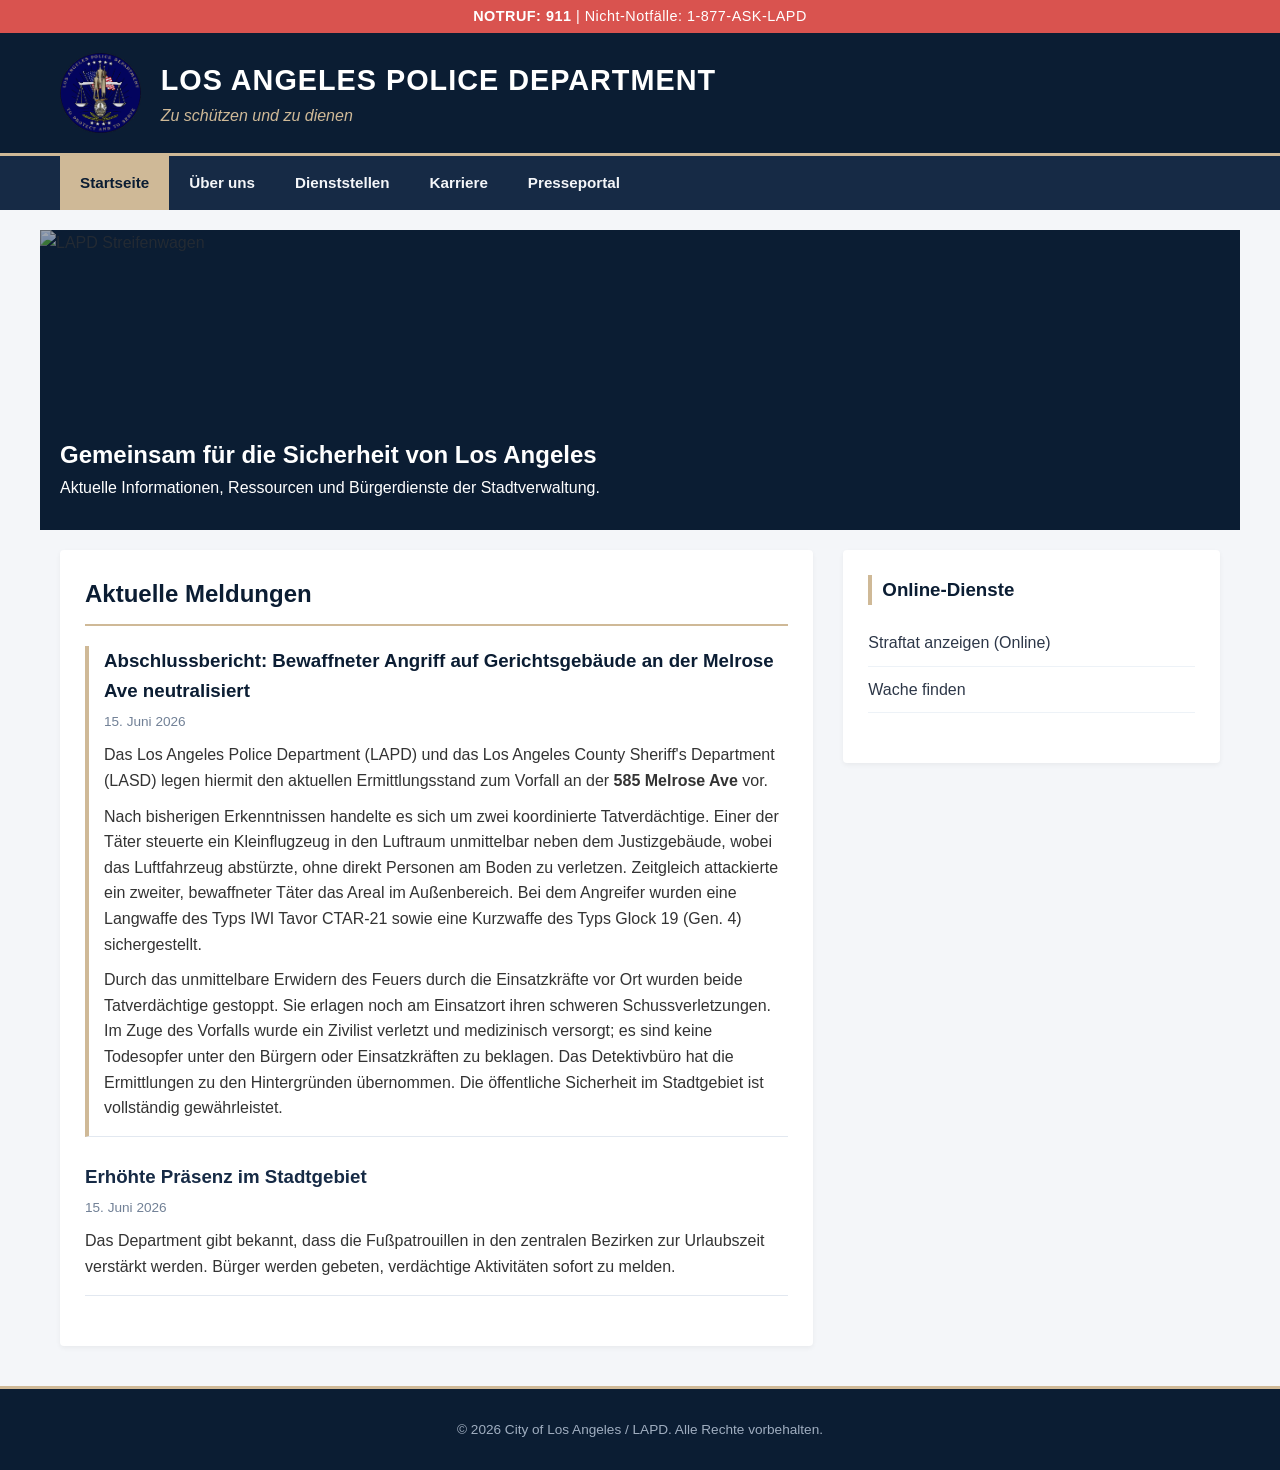
==== commit 5ffd1314: "Add news card for armed attack incident report" ====
--- a/index.html
+++ b/index.html
@@ -37,7 +37,18 @@
         <section class="main-content">
             <h2>Aktuelle Meldungen</h2>
             <hr>
-            <div class="news-card">
+
+            <div class="news-card" style="border-left: 4px solid #cfb997; padding-left: 15px;">
+                <h3 style="color: #0b1d33;">Abschlussbericht: Bewaffneter Angriff auf Gerichtsgebäude an der Melrose Ave neutralisiert</h3>
+                <p class="date">15. Juni 2026</p>
+                <p>Das Los Angeles Police Department (LAPD) und das Los Angeles County Sheriff's Department (LASD) legen hiermit den aktuellen Ermittlungsstand zum Vorfall an der <strong>585 Melrose Ave</strong> vor.</p>
+                
+                <p style="margin-top: 10px;">Nach bisherigen Erkenntnissen handelte es sich um zwei koordinierte Tatverdächtige. Einer der Täter steuerte ein Kleinflugzeug in den Luftraum unmittelbar neben dem Justizgebäude, wobei das Luftfahrzeug abstürzte, ohne direkt Personen am Boden zu verletzen. Zeitgleich attackierte ein zweiter, bewaffneter Täter das Areal im Außenbereich. Bei dem Angreifer wurden eine Langwaffe des Typs IWI Tavor CTAR-21 sowie eine Kurzwaffe des Typs Glock 19 (Gen. 4) sichergestellt.</p>
+                
+                <p style="margin-top: 10px;">Durch das unmittelbare Erwidern des Feuers durch die Einsatzkräfte vor Ort wurden beide Tatverdächtige gestoppt. Sie erlagen noch am Einsatzort ihren schweren Schussverletzungen. Im Zuge des Vorfalls wurde ein Zivilist verletzt und medizinisch versorgt; es sind keine Todesopfer unter den Bürgern oder Einsatzkräften zu beklagen. Das Detektivbüro hat die Ermittlungen zu den Hintergründen übernommen. Die öffentliche Sicherheit im Stadtgebiet ist vollständig gewährleistet.</p>
+            </div>
+
+            <div class="news-card" style="margin-top: 25px;">
                 <h3>Erhöhte Präsenz im Stadtgebiet</h3>
                 <p class="date">15. Juni 2026</p>
                 <p>Das Department gibt bekannt, dass die Fußpatrouillen in den zentralen Bezirken zur Urlaubszeit verstärkt werden. Bürger werden gebeten, verdächtige Aktivitäten sofort zu melden.</p>
--- a/style.css
+++ b/style.css
@@ -235,3 +235,24 @@
     .navbar ul { flex-direction: column; }
     .navbar li a { text-align: center; padding: 10px; }
 }
+
+.btn-apply {
+    display: block;
+    width: 100%;
+    text-align: center;
+    background-color: #0b1d33;
+    color: white;
+    padding: 15px;
+    text-decoration: none;
+    font-weight: bold;
+    border-radius: 4px;
+    border: 2px solid #cfb997;
+    transition: all 0.2s ease;
+    margin-top: 15px;
+}
+
+.btn-apply:hover {
+    background-color: #cfb997;
+    color: #0b1d33;
+    box-shadow: 0 4px 10px rgba(0,0,0,0.15);
+}
